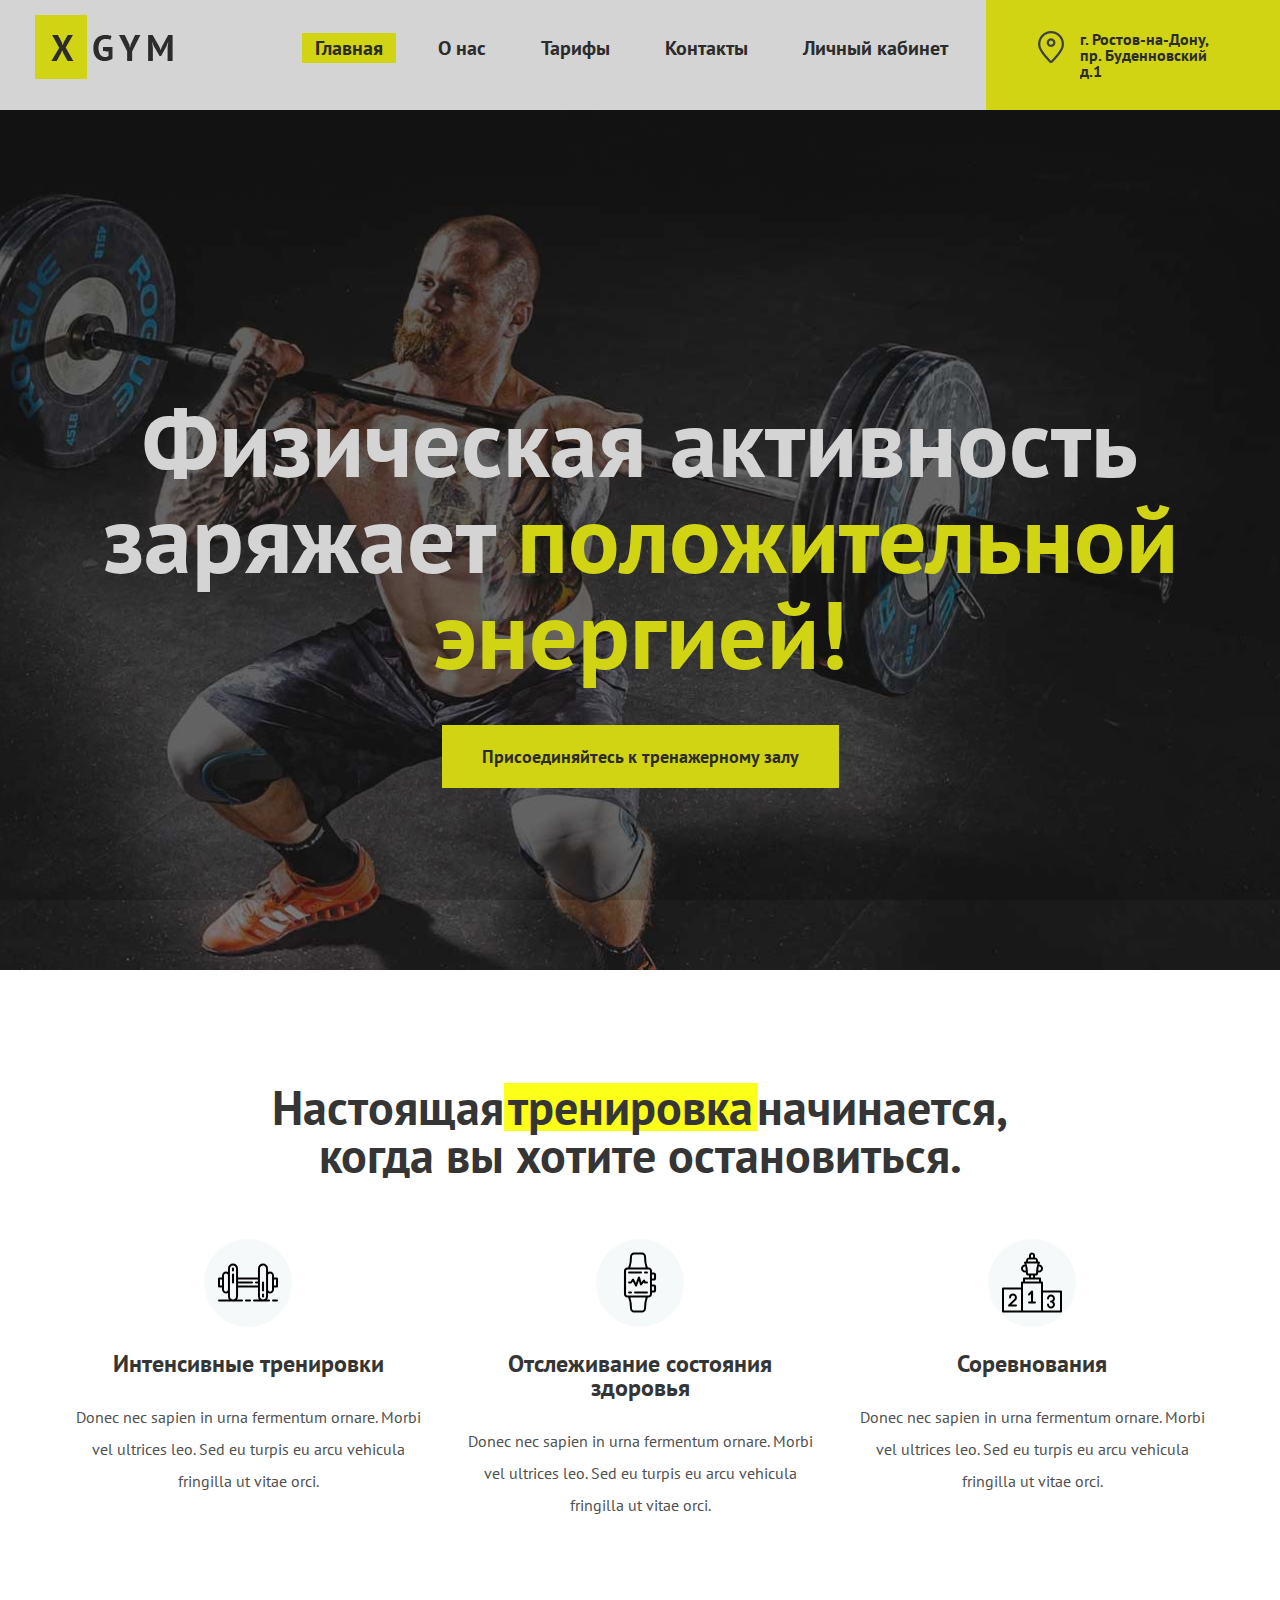
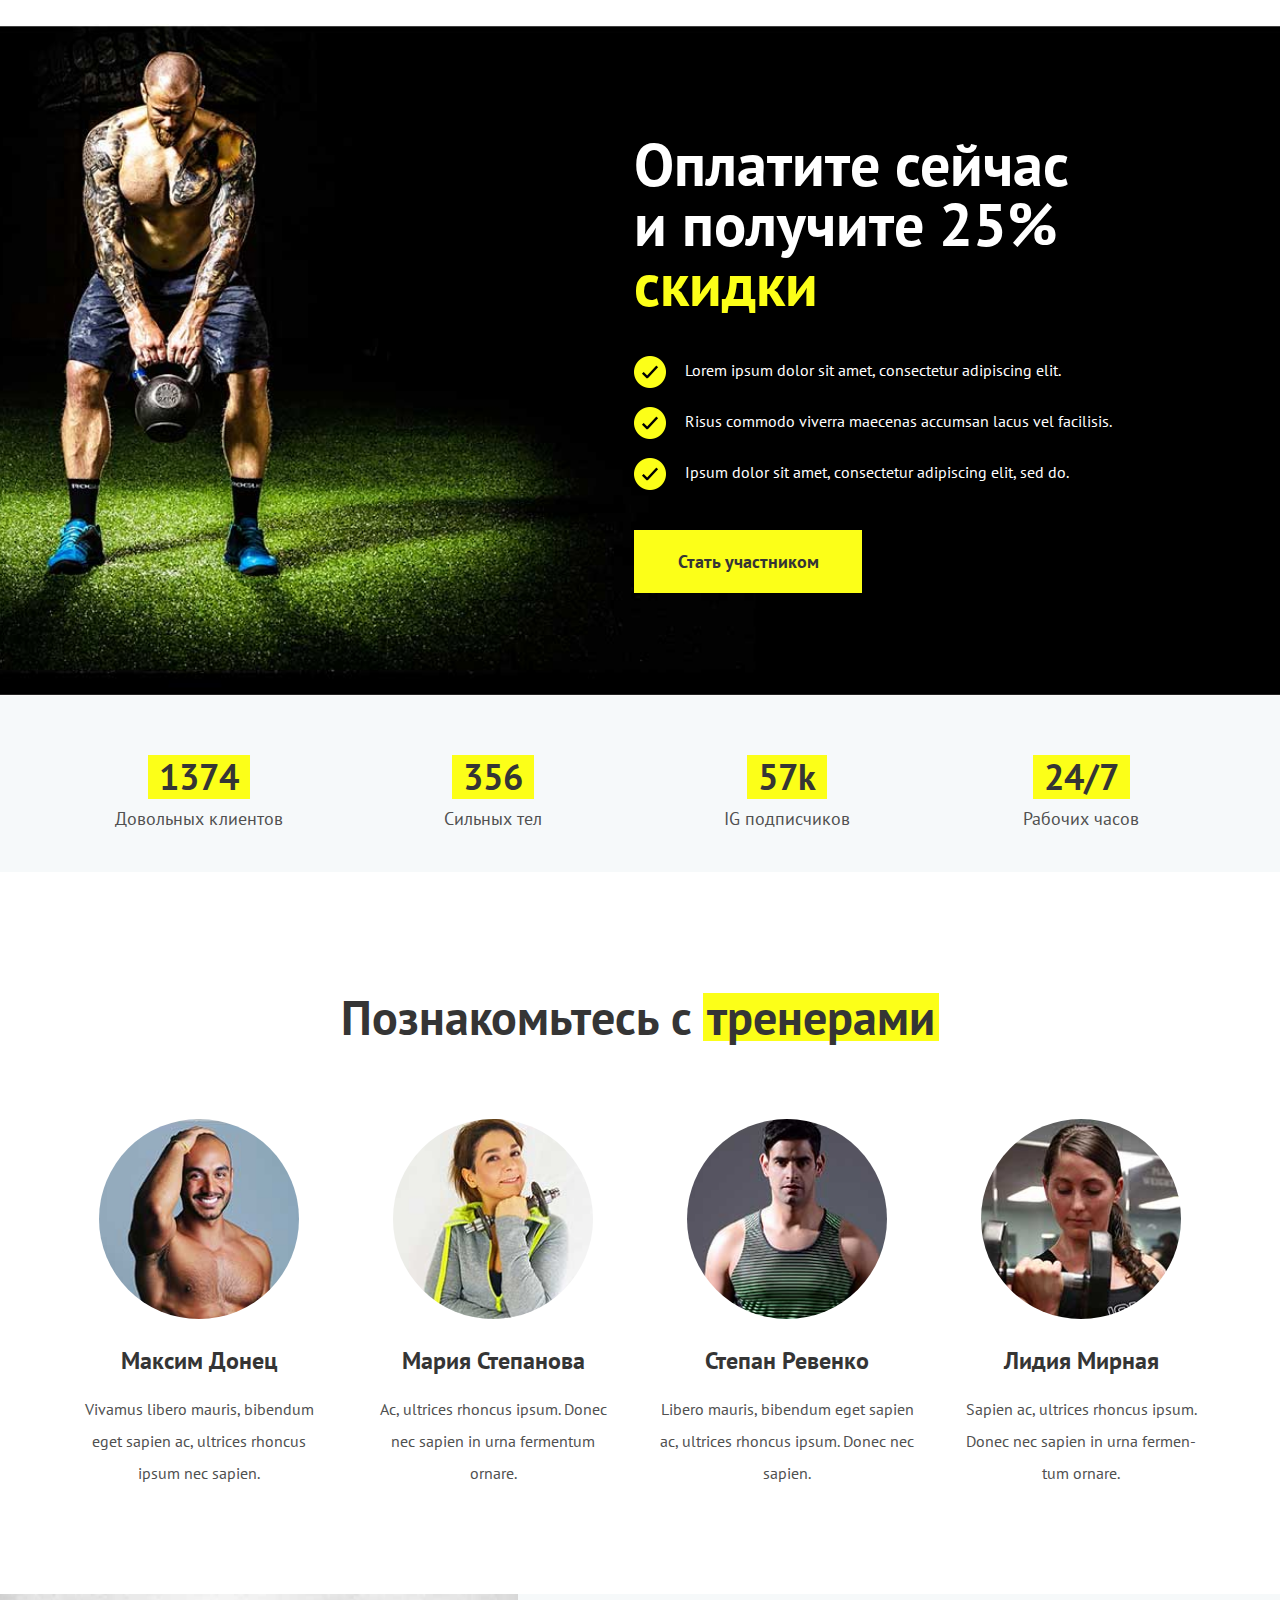
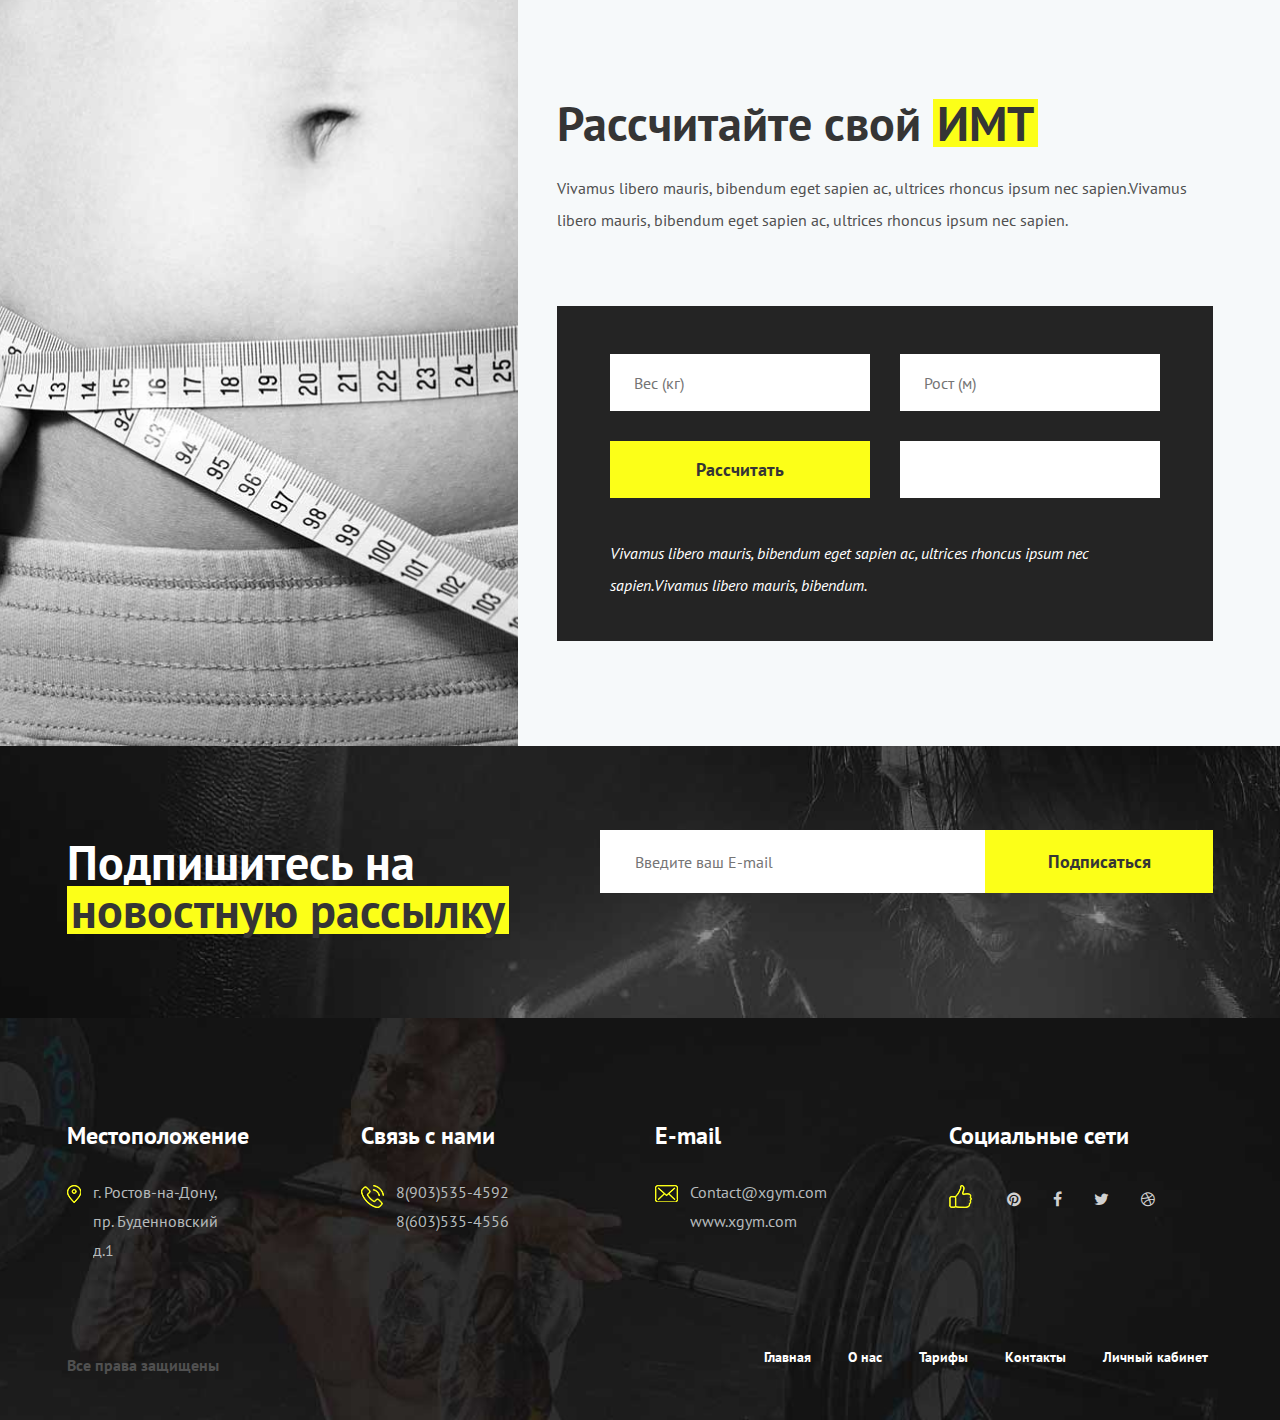
==== fitness/index.html @ 82d43c05 "Add files via upload" ====
<!DOCTYPE html>
<html lang="zxx">
<head>
	<title>X Gym - Фитнес-зал</title>
	<meta charset="UTF-8">
	<meta name="description" content="X Gym Fitness">
	<meta name="keywords" content="fitness, html">
	<meta name="viewport" content="width=device-width, initial-scale=1.0">
	
	<!-- Favicon -->
	<link href="img/favicon.ico" rel="shortcut icon"/>

	<!-- Google font -->
	<link href="https://fonts.googleapis.com/css?family=PT+Sans:400,400i,700,700i&display=swap" rel="stylesheet">

	<!-- Stylesheets -->
	<link rel="stylesheet" href="css/bootstrap.min.css"/>
	<link rel="stylesheet" href="css/font-awesome.min.css"/>
	<link rel="stylesheet" href="css/owl.carousel.min.css"/>
	<link rel="stylesheet" href="css/flaticon.css"/>
	<link rel="stylesheet" href="css/slicknav.min.css"/>

	<!-- Main Stylesheets -->
	<link rel="stylesheet" href="css/style.css"/>


	<!--[if lt IE 9]>
		<script src="https://oss.maxcdn.com/html5shiv/3.7.2/html5shiv.min.js"></script>
		<script src="https://oss.maxcdn.com/respond/1.4.2/respond.min.js"></script>
	<![endif]-->

</head>
<body>
	<!-- Page Preloder -->
	<div id="preloder">
		<div class="loader"></div>
	</div>

	<!-- Header section -->
	<header class="header-section">
		<a href="home.html" class="site-logo">
			<img src="img/logo.png" alt="">
		</a>
		<ul class="main-menu">
			<li><a class="active" href="index.html">Главная</a></li>
			<li><a href="about.html">О нас</a></li>
			<li><a href="classes.html">Тарифы</a></li>
			<li><a href="contact.html">Контакты</a></li>
			<li><a href="">Личный кабинет</a></li>
			<li class="header-right">
				<div class="hr-box">
					<img src="img/location-icon.png" alt="">
					<h6>г. Ростов-на-Дону, пр. Буденновский д.1</h6>
				</div>
			</li>
		</ul>
	</header>
	<div class="clearfix"></div>
	<!-- Header section end -->

	<!-- Hero section -->
	<section class="hero-section set-bg" data-setbg="img/hero-bg.jpg">
		<div class="container">
			<div class="hero-text">
				<h2>Физическая активность</h2>
				<h2>заряжает<span> положительной энергией!</span></h2>
				<a href="" class="site-btn">Присоединяйтесь к тренажерному залу</a>
			</div>
		</div>
	</section>
	<!-- Hero section end -->

	<!-- Feature section -->
	<section class="feature-section">
		<div class="container">
			<div class="row justify-content-md-center">
				<div class="col-lg-8">
					<div class="section-title text-center">
						<h2>Настоящая<span>тренировка</span>начинается, когда вы хотите остановиться.</h2>
					</div>
				</div>
			</div>
			<div class="row">
				<div class="col-md-4">
					<div class="icon-box-item">
						<div class="ib-icon">
							<i class="flaticon-004-dumbbell"></i>
						</div>
						<h4>Интенсивные тренировки</h4>
						<p>Donec nec sapien in urna fermentum ornare. Morbi vel ultrices leo. Sed eu turpis eu arcu vehicula fringilla ut vitae orci. </p>
					</div>
				</div>
				<div class="col-md-4">
					<div class="icon-box-item">
						<div class="ib-icon">
							<i class="flaticon-031-app-1"></i>
						</div>
						<h4>Отслеживание состояния здоровья</h4>
						<p>Donec nec sapien in urna fermentum ornare. Morbi vel ultrices leo. Sed eu turpis eu arcu vehicula fringilla ut vitae orci. </p>
					</div>
				</div>
				<div class="col-md-4">
					<div class="icon-box-item">
						<div class="ib-icon">
							<i class="flaticon-010-podium"></i>
						</div>
						<h4>Соревнования</h4>
						<p>Donec nec sapien in urna fermentum ornare. Morbi vel ultrices leo. Sed eu turpis eu arcu vehicula fringilla ut vitae orci. </p>
					</div>
				</div>
			</div>
		</div>
	</section>
	<!-- Feature section end -->

	<!-- Add section -->
	<section class="add-section set-bg" data-setbg="img/add-bg.jpg">
		<div class="container">
			<div class="row">
				<div class="col-lg-7 ml-auto">
					<div class="add-text">
						<h2>Оплатите сейчас и получите 25% <span>скидки</span></h2>
						<ul>
							<li><img src="img/check-icon.png" alt="">Lorem ipsum dolor sit amet, consectetur adipiscing elit.</li>
							<li><img src="img/check-icon.png" alt="">Risus commodo viverra maecenas accumsan lacus vel facilisis.</li>
							<li><img src="img/check-icon.png" alt="">Ipsum dolor sit amet, consectetur adipiscing elit, sed do.</li>
						</ul>
						<a href="#" class="site-btn">Стать участником</a>
					</div>
				</div>
			</div>
		</div>
	</section>
	<!-- Add section end -->

	<!-- Milestones section -->
	<section class="milestones-section">
		<div class="container">
			<div class="row">
				<div class="col-lg-3 col-sm-6">
					<div class="milestone">
						<h2>1374</h2>
						<p>Довольных клиентов</p>
					</div>
				</div>
				<div class="col-lg-3 col-sm-6">
					<div class="milestone">
						<h2>356</h2>
						<p>Сильных тел</p>
					</div>
				</div>
				<div class="col-lg-3 col-sm-6">
					<div class="milestone">
						<h2>57k</h2>
						<p>IG подписчиков</p>
					</div>
				</div>
				<div class="col-lg-3 col-sm-6">
					<div class="milestone">
						<h2>24/7</h2>
						<p>Рабочих часов</p>
					</div>
				</div>
			</div>
		</div>
	</section>
	<!-- Milestones section end -->

	<!-- Trainers section -->
	<section class="trainers-section">
		<div class="container">
			<div class="section-title text-center">
				<h2>Познакомьтесь с <span>тренерами</span></h2>
			</div>
			<div class="row">
				<div class="col-lg-3 col-sm-6">
					<div class="trainer-item">
						<div class="trainer-pic">
							<img src="img/trainers/1.jpg" alt="">
						</div>
						<h4>Максим Донец</h4>
						<p>Vivamus libero mauris, bibendum eget sapien ac, ultrices rhoncus ipsum nec sapien.</p>
					</div>
				</div>
				<div class="col-lg-3 col-sm-6">
					<div class="trainer-item">
						<div class="trainer-pic">
							<img src="img/trainers/2.jpg" alt="">
						</div>
						<h4>Мария Степанова</h4>
						<p>Ac, ultrices rhoncus ipsum. Donec nec sapien in urna fermentum ornare.</p>
					</div>
				</div>
				<div class="col-lg-3 col-sm-6">
					<div class="trainer-item">
						<div class="trainer-pic">
							<img src="img/trainers/3.jpg" alt="">
						</div>
						<h4>Степан Ревенко</h4>
						<p>Libero mauris, bibendum eget sapien ac, ultrices rhoncus ipsum. Donec nec sapien.</p>
					</div>
				</div>
				<div class="col-lg-3 col-sm-6">
					<div class="trainer-item">
						<div class="trainer-pic">
							<img src="img/trainers/4.jpg" alt="">
						</div>
						<h4>Лидия Мирная</h4>
						<p>Sapien ac, ultrices rhoncus ipsum. Donec nec sapien in urna fermen-tum ornare.</p>
					</div>
				</div>
			</div>
		</div>
	</section>
	<!-- Trainers section end -->

	<!-- BMI section -->
	<section class="bmi-section spad">
		<div class="bmi-bg set-bg" data-setbg="img/bmi-bg.jpg"></div>
		<div class="container">
			<div class="row">
				<div class="col-lg-7 ml-auto">
					<div class="section-title mb-0">
						<h2>Рассчитайте свой <span>ИМТ</span></h2>
						<p>Vivamus libero mauris, bibendum eget sapien ac, ultrices rhoncus ipsum nec sapien.Vivamus libero mauris, bibendum eget sapien ac, ultrices rhoncus ipsum nec sapien.</p>
					</div>
					<div class="bmi-calculator-warp">
						<div class="bmi-calculator">
							<div class="row">
								<div class="col-sm-6">
									<input type="text" placeholder="Вес (кг)" id="bmi-weight">
								</div>
								<div class="col-sm-6">
									<input type="text" placeholder="Рост (м)" id="bmi-hight">
								</div>
								<div class="col-sm-6">
									<button class="site-btn" id="bmi-submit">Рассчитать</button>
								</div>
								<div class="col-sm-6">
									<input type="text" id="bmi-result" readonly>
								</div>
							</div>
							<p>Vivamus libero mauris, bibendum eget sapien ac, ultrices rhoncus ipsum nec sapien.Vivamus libero mauris, bibendum.</p>
						</div>
					</div>
				</div>
			</div>
		</div>
	</section>
	<!-- BMI section end -->

	<!-- Newsletter section  -->
	<section class="newsletter-section set-bg" data-setbg="img/newsletter-bg.jpg">
		<div class="container">
			<div class="row">
				<div class="col-lg-6">
					<div class="section-title text-white mb-0">
						<h2>Подпишитесь на <span>новостную рассылку</span></h2>
					</div>
				</div>
				<div class="col-lg-6">
					<form class="newsletter-form">
						<input type="text" placeholder="Введите ваш E-mail">
						<button class="site-btn" type="submit">Подписаться</button>
					</form>
				</div>
			</div>
		</div>
	</section>
	<!-- Newsletter section end -->

	<!-- Footer section -->
	<footer class="footer-section set-bg" data-setbg="img/footer-bg.jpg">
		<div class="container">
			<div class="row">
				<div class="col-lg-3 col-sm-6">
					<div class="footer-widget">
						<h4>Местоположение</h4>
						<div class="fw-info-box">
							<img src="img/icons/1.png" alt="">
							<div class="fw-info-text">
								<p>г. Ростов-на-Дону, пр. Буденновский д.1</p>
							</div>
						</div>
					</div>
				</div>
				<div class="col-lg-3 col-sm-6">
					<div class="footer-widget">
						<h4>Связь с нами</h4>
						<div class="fw-info-box">
							<img src="img/icons/2.png" alt="">
							<div class="fw-info-text">
								<p>8(903)535-4592</p>
								<p>8(603)535-4556</p>
							</div>
						</div>
					</div>
				</div>
				<div class="col-lg-3 col-sm-6">
					<div class="footer-widget">
						<h4>E-mail</h4>
						<div class="fw-info-box">
							<img src="img/icons/3.png" alt="">
							<div class="fw-info-text">
								<p>Contact@xgym.com</p>
								<p>www.xgym.com</p>
							</div>
						</div>
					</div>
				</div>
				<div class="col-lg-3 col-sm-6">
					<div class="footer-widget">
						<h4>Социальные сети</h4>
						<div class="fw-info-box">
							<img src="img/icons/4.png" alt="">
							<div class="social-links">
								<a href="#"><i class="fa fa-pinterest"></i></a>
								<a href="#"><i class="fa fa-facebook"></i></a>
								<a href="#"><i class="fa fa-twitter"></i></a>
								<a href="#"><i class="fa fa-dribbble"></i></a>
							</div>
						</div>
					</div>
				</div>
			</div>
			<div class="row">
				<div class="col-md-6 order-2 order-md-1">
					<div class="copyright"><p>Все права защищены</p></div>
				</div>
				<div class="col-md-6 order-1 order-md-2">
					<ul class="footer-menu">
						<li><a href="">Главная</a></li>
						<li><a href="">О нас</a></li>
						<li><a href="">Тарифы</a></li>
						<li><a href="">Контакты</a></li>
						<li><a href="">Личный кабинет</a></li>
					</ul>
				</div>
			</div>
		</div>
	</footer>
	<!-- Footer section end -->
									
	<!--====== Javascripts & Jquery ======-->
	<script src="js/jquery-3.2.1.min.js"></script>
	<script src="js/bootstrap.min.js"></script>
	<script src="js/jquery.slicknav.js"></script>
	<script src="js/owl.carousel.min.js"></script>
	<script src="js/circle-progress.min.js"></script>
	<script src="js/main.js"></script>

	</body>
</html>
---- fitness/css/flaticon.css ----
/*
  	Flaticon icon font: Flaticon
  	Creation date: 15/05/2018 08:27
  	*/

@font-face {
  font-family: "Flaticon";
  src: url("../icon-fonts/Flaticon.eot");
  src: url("../icon-fonts/Flaticon.eot?#iefix") format("embedded-opentype"),
       url("../icon-fonts/Flaticon.woff") format("woff"),
       url("../icon-fonts/Flaticon.ttf") format("truetype"),
       url("../icon-fonts/Flaticon.svg#Flaticon") format("svg");
  font-weight: normal;
  font-style: normal;
}

@media screen and (-webkit-min-device-pixel-ratio:0) {
  @font-face {
    font-family: "Flaticon";
    src: url("../icon-fonts/Flaticon.svg#Flaticon") format("svg");
  }
}

[class^="flaticon-"]:before, [class*=" flaticon-"]:before,
[class^="flaticon-"]:after, [class*=" flaticon-"]:after {   
  font-family: Flaticon;
  font-style: normal;
}

.flaticon-001-trophy-1:before { content: "\f100"; }
.flaticon-002-bowling:before { content: "\f101"; }
.flaticon-003-tshirt:before { content: "\f102"; }
.flaticon-004-dumbbell:before { content: "\f103"; }
.flaticon-005-pedal:before { content: "\f104"; }
.flaticon-006-basketball-ball:before { content: "\f105"; }
.flaticon-007-badminton:before { content: "\f106"; }
.flaticon-008-tactics-2:before { content: "\f107"; }
.flaticon-009-medal:before { content: "\f108"; }
.flaticon-010-podium:before { content: "\f109"; }
.flaticon-011-trophy:before { content: "\f10a"; }
.flaticon-012-soccer-1:before { content: "\f10b"; }
.flaticon-013-tactics-1:before { content: "\f10c"; }
.flaticon-014-tactics:before { content: "\f10d"; }
.flaticon-015-gym-bag:before { content: "\f10e"; }
.flaticon-016-diploma:before { content: "\f10f"; }
.flaticon-017-weightlifting-1:before { content: "\f110"; }
.flaticon-018-weight-1:before { content: "\f111"; }
.flaticon-019-heart:before { content: "\f112"; }
.flaticon-020-rugby-pitch:before { content: "\f113"; }
.flaticon-021-soccer-field:before { content: "\f114"; }
.flaticon-022-basketball-1:before { content: "\f115"; }
.flaticon-023-ice-hockey:before { content: "\f116"; }
.flaticon-024-water:before { content: "\f117"; }
.flaticon-025-american-football:before { content: "\f118"; }
.flaticon-026-curling:before { content: "\f119"; }
.flaticon-027-puck:before { content: "\f11a"; }
.flaticon-028-saddle:before { content: "\f11b"; }
.flaticon-029-golf:before { content: "\f11c"; }
.flaticon-030-pool-1:before { content: "\f11d"; }
.flaticon-031-app-1:before { content: "\f11e"; }
.flaticon-032-app:before { content: "\f11f"; }
.flaticon-033-pump:before { content: "\f120"; }
.flaticon-034-ipod:before { content: "\f121"; }
.flaticon-035-backpack-2:before { content: "\f122"; }
.flaticon-036-backpack-1:before { content: "\f123"; }
.flaticon-037-backpack:before { content: "\f124"; }
.flaticon-038-vitamins:before { content: "\f125"; }
.flaticon-039-punching-ball:before { content: "\f126"; }
.flaticon-040-weight:before { content: "\f127"; }
.flaticon-041-tennis-ball:before { content: "\f128"; }
.flaticon-042-soccer:before { content: "\f129"; }
.flaticon-043-muscles:before { content: "\f12a"; }
.flaticon-044-fitness-1:before { content: "\f12b"; }
.flaticon-045-fitness:before { content: "\f12c"; }
.flaticon-046-stopwatch-1:before { content: "\f12d"; }
.flaticon-047-stopwatch:before { content: "\f12e"; }
.flaticon-048-pool:before { content: "\f12f"; }
.flaticon-049-basketball:before { content: "\f130"; }
.flaticon-050-weightlifting:before { content: "\f131"; }
---- fitness/css/style.css ----
/* =================================
------------------------------------
  X Gym - Fitness HTML Template
  Version: 1.0
 ------------------------------------
 ====================================*/

 
/*----------------------------------------*/
/* Template default CSS
/*----------------------------------------*/

html,
body {
	height: 100%;
	font-family: "PT Sans", sans-serif;
	-webkit-font-smoothing: antialiased;
	font-smoothing: antialiased;
}

h1,
h2,
h3,
h4,
h5,
h6 {
	margin: 0;
	color: #353535;
	font-weight: 700;
	line-height: 1;
}

h1 {
	font-size: 70px;
}

h2 {
	font-size: 36px;
}

h3 {
	font-size: 30px;
}

h4 {
	font-size: 24px;
}

h5 {
	font-size: 18px;
}

h6 {
	font-size: 16px;
}

p {
	font-size: 16px;
	color: #505050;
	line-height: 2;
}

img {
	max-width: 100%;
}

input:focus,
select:focus,
button:focus,
textarea:focus {
	outline: none;
}

a:hover,
a:focus {
	text-decoration: none;
	outline: none;
}

ul,
ol {
	padding: 0;
	margin: 0;
}

/*---------------------
Helper CSS
 -----------------------*/

.section-title {
	margin-bottom: 60px;
}

.section-title h2 {
	font-size: 48px;
	line-height: 1;
}

.section-title h2 span {
	background: #fcff18;
	display: inline-block;
	padding: 0 4px;
}

.section-title p {
	padding-top: 25px;
}

.section-title.text-white span {
	color: #353535;
}

.set-bg {
	background-repeat: no-repeat;
	background-size: cover;
	background-position: top center;
}

.spad {
	padding-top: 105px;
	padding-bottom: 105px;
}

.text-white h1,
.text-white h2,
.text-white h3,
.text-white h4,
.text-white h5,
.text-white h6,
.text-white p,
.text-white span,
.text-white li,
.text-white a {
	color: #fff;
}

/*---------------------
Commom elements
 -----------------------*/

.elements-section {
	padding: 121px 0 80px;
}

.element {
	margin-bottom: 70px;
}

.element:last-child {
	margin-bottom: 0;
}

.element .el-title {
	margin-bottom: 75px;
}

/* buttons */

.site-btn {
	display: inline-block;
	border: none;
	font-size: 18px;
	font-weight: 700;
	min-width: 228px;
	padding: 20px 40px;
	background: #fcff18;
	color: #353535;
	line-height: normal;
	cursor: pointer;
	text-align: center;
}

.site-btn:hover {
	color: #353535;
}

.site-btn.sb-dark {
	background: #242424;
	color: #fcff18;
}

.site-btn.sb-dark:hover {
	color: #fcff18;
}

.site-btn.sb-line {
	background: transparent;
	border: 2px solid #242424;
	padding: 18px 40px;
	color: #242424;
}

.site-btn.sb-line:hover {
	color: #242424;
}

/* Preloder */

#preloder {
	position: fixed;
	width: 100%;
	height: 100%;
	top: 0;
	left: 0;
	z-index: 999999;
	background: #000;
}

.loader {
	width: 40px;
	height: 40px;
	position: absolute;
	top: 50%;
	left: 50%;
	margin-top: -13px;
	margin-left: -13px;
	border-radius: 60px;
	animation: loader 0.8s linear infinite;
	-webkit-animation: loader 0.8s linear infinite;
}

@keyframes loader {
	0% {
		-webkit-transform: rotate(0deg);
		transform: rotate(0deg);
		border: 4px solid #f44336;
		border-left-color: transparent;
	}
	50% {
		-webkit-transform: rotate(180deg);
		transform: rotate(180deg);
		border: 4px solid #673ab7;
		border-left-color: transparent;
	}
	100% {
		-webkit-transform: rotate(360deg);
		transform: rotate(360deg);
		border: 4px solid #f44336;
		border-left-color: transparent;
	}
}

@-webkit-keyframes loader {
	0% {
		-webkit-transform: rotate(0deg);
		border: 4px solid #f44336;
		border-left-color: transparent;
	}
	50% {
		-webkit-transform: rotate(180deg);
		border: 4px solid #673ab7;
		border-left-color: transparent;
	}
	100% {
		-webkit-transform: rotate(360deg);
		border: 4px solid #f44336;
		border-left-color: transparent;
	}
}

/* Accordion */

.accordion-area .panel {
	margin-bottom: 18px;
}

.accordion-area .panel-link:after {
	content: "+";
	position: absolute;
	font-size: 18px;
	font-weight: 700;
	right: 25px;
	top: 50%;
	color: #242424;
	line-height: 18px;
	margin-top: -9px;
	margin-left: -4px;
}

.accordion-area .panel-header .panel-link.active {
	background: #242424;
	color: #fcff18;
}

.accordion-area .panel-header .panel-link.collapsed {
	background: #fcff18;
	color: #242424;
}

.accordion-area .panel-header .panel-link.collapsed:after {
	content: "+";
	color: #242424;
}

.accordion-area .panel-link.active:after {
	content: "-";
	margin-top: -10px;
	color: #fcff18;
}

.accordion-area .panel-link {
	text-align: left;
	border: none;
	position: relative;
	width: 100%;
	padding: 18px 40px;
	padding-left: 30px;
	font-size: 18px;
	font-weight: 700;
	background: #fcff18;
	color: #242424;
	cursor: pointer;
}

.accordion-area .panel-body {
	padding-right: 16px;
}

.accordion-area .panel-body p {
	margin-bottom: 0;
	padding-top: 24px;
}

/* tab */

.tab-element .nav-tabs {
	border-bottom: none;
}

.tab-element .nav-tabs .nav-link {
	border-radius: 0;
	font-size: 18px;
	font-weight: 700;
	color: #1f1f1f;
	border: none;
	padding: 18px 30px;
	margin-right: 9px;
	background: #fcff18;
	margin-bottom: 10px;
}

.tab-element .nav-tabs .nav-item:last-child .nav-link {
	margin-right: 0;
}

.tab-element .nav-tabs .nav-link.active {
	background: #000;
	color: #fff;
}

.tab-element .nav-tabs .nav-link:focus,
.tab-element .nav-tabs .nav-link:hover {
	border: none;
}

.tab-element .tab-pane {
	padding-right: 16px;
}

.tab-element .tab-pane p {
	padding-top: 20px;
}

/* Circle progress */

.circle-progress {
	text-align: center;
	display: block;
	position: relative;
	margin-bottom: 30px;
}

.circle-progress canvas {
	-webkit-transform: rotate(90deg);
	transform: rotate(90deg);
}

.circle-progress .progress-info {
	position: absolute;
	width: 100%;
	top: 50%;
	margin-top: -32px;
}

.circle-progress .progress-info h2 {
	font-size: 36px;
	margin-bottom: 9px;
}

.circle-progress .progress-info p {
	font-size: 18px;
	margin-bottom: 0;
	line-height: normal;
}

/* Icon Box*/

.icon-box-item {
	text-align: center;
	margin-bottom: 40px;
}

.icon-box-item .ib-icon {
	width: 88px;
	height: 88px;
	border-radius: 50%;
	color: #000000;
	font-size: 60px;
	display: -webkit-box;
	display: -ms-flexbox;
	display: flex;
	-webkit-box-align: center;
	-ms-flex-align: center;
	align-items: center;
	-webkit-box-pack: center;
	-ms-flex-pack: center;
	justify-content: center;
	background: #f6f9fa;
	margin: 0 auto 25px;
	-webkit-transition: 0.4s;
	transition: 0.4s;
}

.icon-box-item h4 {
	margin-bottom: 25px;
}

.icon-box-item p {
	margin-bottom: 0;
}

.icon-box-item:hover .ib-icon {
	background: #fcff18;
}

/*------------------
Header section
 ---------------------*/

.site-logo {
	display: inline-block;
	padding: 15px 35px;
}

.main-menu {
	list-style: none;
	float: right;
}

.main-menu li {
	display: inline-block;
	padding-top: 33px;
}

.main-menu li a {
	font-size: 20px;
	font-weight: 700;
	color: #353535;
	margin-right: 25px;
	padding: 2px 13px;
	-webkit-transition: all 0.3s;
	transition: all 0.3s;
}

.main-menu li a.active,
.main-menu li a:hover {
	background: #fcff18;
}

.header-right {
	float: right;
	padding-top: 0 !important;
}

.header-right .hr-box {
	width: 294px;
	padding: 31px 52px;
	background: #fcff18;
}

.header-right .hr-box img {
	float: left;
	margin-right: 16px;
}

.header-right .hr-box h6 {
	overflow: hidden;
}

.slicknav_menu {
	display: none;
}

/* ----------------
Hero section
 ---------------------*/

.hero-section {
	height: 860px;
	display: -webkit-box;
	display: -ms-flexbox;
	display: flex;
	-webkit-box-align: center;
	-ms-flex-align: center;
	align-items: center;
	-webkit-box-pack: center;
	-ms-flex-pack: center;
	justify-content: center;
	text-align: center;
}

.hero-text {
	padding-top: 100px;
}

.hero-text h2 {
	font-size: 96px;
	color: #fff;
	line-height: 1;
}

.hero-text h2 span {
	color: #fcff18;
}

.hero-text .site-btn {
	margin-top: 44px;
}

/* ----------------
Feature section
 ---------------------*/

.feature-section {
	padding-top: 113px;
	padding-bottom: 63px;
}

/* ----------------
Add section
 ---------------------*/

.add-section {
	padding: 110px 0 103px;
}

.add-text {
	padding-left: 77px;
}

.add-text h2 {
	font-size: 60px;
	margin-bottom: 42px;
	color: #fff;
	margin-right: 116px;
}

.add-text h2 span {
	color: #fcff18;
}

.add-text ul {
	list-style: none;
	margin-bottom: 40px;
}

.add-text ul li {
	margin-bottom: 19px;
	color: #fff;
}

.add-text ul li img {
	margin-right: 19px;
}

/* ----------------
Milestones section
 ---------------------*/

.milestones-section {
	background: #f6f9fa;
	padding: 59px 0 5px;
}

.milestone {
	text-align: center;
	margin-bottom: 30px;
}

.milestone h2 {
	display: inline-block;
	background: #fcff18;
	padding: 4px 11px;
	margin-bottom: 2px;
}

.milestone p {
	margin-bottom: 0;
	font-size: 18px;
}

/* ----------------
Trainers section
 ---------------------*/

.trainers-section {
	padding: 121px 0 75px;
}

.trainers-section .section-title {
	margin-bottom: 78px;
}

.trainer-item {
	text-align: center;
	padding: 0 5px;
	margin-bottom: 30px;
}

.trainer-item .trainer-pic {
	width: 200px;
	height: 200px;
	border-radius: 50%;
	margin: 0 auto 30px;
	overflow: hidden;
}

.trainer-item .trainer-pic img {
	max-width: 100%;
}

.trainer-item h4 {
	margin-bottom: 20px;
}

.trainer-item p {
	margin-bottom: 0;
}

/* ----------------
BMI section
 ---------------------*/

.bmi-section {
	background: #f6f9fa;
	position: relative;
}

.bmi-bg {
	position: absolute;
	height: 100%;
	width: 40.5%;
	left: 0;
	top: 0;
}

.bmi-calculator-warp {
	background: #242424;
	padding: 48px 53px 40px;
	margin-top: 70px;
}

.bmi-calculator input {
	font-size: 16px;
	color: #505050;
}

.bmi-calculator input,
.bmi-calculator .site-btn {
	width: 100%;
	height: 57px;
	margin-bottom: 30px;
	padding: 0 24px;
	border: none;
	min-width: 100%;
}

.bmi-calculator p {
	color: #fff;
	font-style: italic;
	margin-bottom: 0;
	padding-top: 9px;
}

/* ----------------
Newsletter section
 ---------------------*/

.newsletter-section {
	padding: 84px 0;
}

.newsletter-section .section-title {
	padding-top: 8px;
}

.newsletter-form {
	margin-left: -55px;
}

.newsletter-form input {
	width: calc(100% - 228px);
	height: 63px;
	padding: 10px 35px;
	float: left;
	border: none;
}

/* ----------------
Footer section
 ---------------------*/

.footer-section {
	padding-top: 106px;
	padding-bottom: 23px;
}

.footer-widget {
	margin-bottom: 50px;
}

.footer-widget h4 {
	color: #fff;
	margin-bottom: 30px;
}

.footer-widget .fw-info-box img {
	float: left;
	margin-right: 12px;
	padding-top: 7px;
}

.footer-widget .fw-info-box p {
	color: #b5babc;
	line-height: 1.8;
	margin-bottom: 0;
}

.footer-widget .fw-info-box .fw-info-text {
	max-width: 145px;
	overflow: hidden;
}

.footer-widget .social-links a {
	display: inline-block;
	padding: 9px 5px;
	color: #d1d1d1;
	margin-left: 18px;
}

.copyright {
	font-size: 13px;
	font-weight: 700;
	color: #fff;
	padding-top: 35px;
}

.copyright a {
	color: #fff;
}

.copyright a:hover {
	color: #fcff18;
}

.footer-menu {
	list-style: none;
	text-align: right;
	padding-top: 30px;
}

.footer-menu li {
	display: inline-block;
}

.footer-menu li a {
	color: #fff;
	font-size: 14px;
	font-weight: 700;
	padding: 5px;
	margin-left: 23px;
}

/* --------------
==================
Other Pages
==================
-----------------*/

.page-top-section {
	height: 272px;
	text-align: center;
	padding-top: 95px;
}

.page-top-section h2 {
	display: inline-block;
	position: relative;
	font-size: 72px;
	color: #fff;
	padding-bottom: 17px;
}

.page-top-section h2:after {
	position: absolute;
	content: "";
	width: 100%;
	height: 6px;
	bottom: 0;
	left: 0;
	background: #fcff18;
}

/* ----------------
About Page
 ---------------------*/

.about-section {
	padding: 121px 0 118px;
}

.about-text {
	padding-right: 13px;
	margin-bottom: 50px;
}

.about-img {
	position: relative;
}

.about-img img {
	position: absolute;
	left: 60px;
	top: -58px;
}

.achievement-section {
	padding: 150px 0 86px;
}

.achievement-section .circle-progress .progress-info h2 {
	color: #fcff18;
}

.achievement-section .circle-progress .progress-info p {
	color: #fff;
}

.certified-section .section-title p {
	padding-top: 50px;
}

.certified-form {
	position: relative;
	overflow: hidden;
}

.certified-form input[type=text] {
	width: 100%;
	height: 60px;
	padding: 10px 29px;
	border: none;
	background: #edf3f5;
	margin-bottom: 19px;
	font-style: italic;
	font-size: 16px;
	color: #242424;
}

.certified-form label.attach {
	display: inline-block;
	background: #242424;
	padding: 18px;
	color: #fff;
	font-size: 16px;
	font-style: italic;
	width: 166px;
	text-align: center;
	cursor: pointer;
}

.certified-form .attach-field {
	position: absolute;
	z-index: -11;
	visibility: hidden;
	opacity: 0;
	left: 0;
}

.certified-form .site-btn {
	float: right;
}

/* ----------------
Classes Page
 ---------------------*/

.service-section {
	padding: 122px 0 55px;
}

.service-section .icon-box-item {
	margin-bottom: 50px;
}

.pricing-section {
	padding: 121px 0 91px;
}

.pricing-section .section-title {
	margin-bottom: 74px;
}

.pricing-box {
	position: relative;
	border: 2px solid #ffffff;
	text-align: center;
	padding: 62px 40px 31px;
	height: 593px;
	margin-bottom: 30px;
	-webkit-transition: all 0.4s;
	transition: all 0.4s;
}

.pricing-box h2 {
	font-size: 48px;
	color: #fff;
	margin-bottom: 3px;
	-webkit-transition: all 0.4s;
	transition: all 0.4s;
}

.pricing-box p {
	font-size: 18px;
	color: #d6d6d6;
	-webkit-transition: all 0.4s;
	transition: all 0.4s;
}

.pricing-box ul {
	list-style: none;
	padding-top: 40px;
}

.pricing-box ul li {
	display: block;
	color: #d6d6d6;
	font-size: 18px;
	margin-bottom: 10px;
	-webkit-transition: all 0.4s;
	transition: all 0.4s;
}

.pricing-box ul li span {
	display: inline-block;
	width: 29px;
	height: 3px;
	margin-top: 18px;
	background: #fcff18;
	-webkit-transition: all 0.4s;
	transition: all 0.4s;
}

.pricing-box .site-btn {
	min-width: 184px;
	position: absolute;
	bottom: 31px;
	left: 50%;
	margin-left: -92px;
	-webkit-transition: all 0.4s;
	transition: all 0.4s;
}

.pricing-box:hover {
	background: #fcff18;
	border-color: #fcff18;
}

.pricing-box:hover h2,
.pricing-box:hover p,
.pricing-box:hover ul li {
	color: #242424;
}

.pricing-box:hover ul li span {
	background: #242424;
}

.pricing-box:hover .site-btn {
	color: #fff;
	background: #242424;
}

.classes-section {
	padding: 121px 0;
}

.classes-section .section-title h2 {
	line-height: 1.2;
}

.classes-section .section-title h2 span {
	line-height: 1;
}

.classes-text {
	padding-right: 20px;
}

.classes-text p {
	margin-bottom: 50px;
}

/* ----------------
Blog page
 ---------------------*/

.blog-section {
	padding: 121px 0;
}

.blog-item {
	margin-bottom: 80px;
}

.blog-item img {
	margin-bottom: 40px;
}

.blog-item h2 {
	font-size: 36px;
	margin-bottom: 10px;
}

.blog-item .blog-metas {
	margin-bottom: 20px;
}

.blog-item .blog-metas .blog-meta {
	display: inline-block;
	margin-right: 15px;
	font-size: 14px;
	color: #7b7a7a;
	margin-bottom: 5px;
}

.blog-item .blog-metas .blog-meta img {
	float: left;
	margin-right: 7px;
	padding-top: 3px;
	margin-bottom: 0;
}

.blog-item p {
	margin-bottom: 30px;
}

.blog-item .site-btn {
	min-width: 156px;
}

.site-pagination {
	display: -webkit-box;
	display: -ms-flexbox;
	display: flex;
}

.site-pagination a {
	display: -webkit-inline-box;
	display: -ms-inline-flexbox;
	display: inline-flex;
	min-width: 33px;
	height: 37px;
	text-align: center;
	font-size: 16px;
	color: #242424;
	-webkit-box-align: center;
	-ms-flex-align: center;
	align-items: center;
	-webkit-box-pack: center;
	-ms-flex-pack: center;
	justify-content: center;
	padding: 0 5px;
}

.site-pagination a.active {
	min-width: 37px;
	color: #fff;
	background: #000;
}

.widget-area {
	margin-bottom: 56px;
}

.widget-area .widget-title {
	font-size: 24px;
	margin-bottom: 35px;
}

.widget-area ul {
	list-style: none;
}

.widget-area ul li {
	display: block;
	margin-bottom: 20px;
}

.widget-area ul li a {
	font-size: 16px;
	color: #505050;
}

.widget-area ul li span {
	display: inline-block;
	float: right;
	width: 24px;
	height: 24px;
	padding-top: 2px;
	font-size: 14px;
	border-radius: 50%;
	color: #242424;
	background: #fcff18;
	text-align: center;
}

.search-widget {
	position: relative;
}

.search-widget input {
	height: 63px;
	width: 100%;
	padding: 0 33px;
	padding-right: 65px;
	background: #edf3f5;
	border: none;
}

.search-widget button {
	position: absolute;
	height: 100%;
	width: 60px;
	right: 0;
	top: 0;
	border: none;
	background: transparent;
	z-index: 1;
}

.recent-post-widget .rp-item {
	margin-bottom: 30px;
}

.recent-post-widget .rp-item:last-child {
	margin-bottom: 0;
}

.recent-post-widget .rp-item img {
	float: left;
	width: 139px;
	margin-right: 19px;
}

.recent-post-widget .rp-text p {
	font-size: 18px;
	color: #242424;
	line-height: 1.3;
	margin-top: -3px;
}

.recent-post-widget .rp-date {
	display: inline-block;
	color: #242424;
	font-size: 12px;
	padding: 5px 13px 4px 9px;
	background: #fcff18;
}

.tags-widget a {
	display: inline-block;
	font-size: 18px;
	font-weight: 700;
	color: #242424;
	margin-bottom: 15px;
	margin-right: 3px;
	background: #fcff18;
	padding: 4px 18px;
}

/* ----------------
Contact page
 ---------------------*/

.contact-section {
	padding-top: 110px;
}

.contact-title {
	margin-bottom: 76px;
}

.contact-info-warp {
	margin-bottom: 30px;
}

.contact-info-warp h4 {
	margin-bottom: 30px;
}

.contact-info-warp .contact-info img {
	float: left;
	margin-right: 12px;
	padding-top: 7px;
}

.contact-info-warp .contact-info p {
	line-height: 1.8;
	margin-bottom: 0;
}

.contact-info-warp .contact-info .cf-text {
	max-width: 145px;
	overflow: hidden;
}

.contact-form {
	margin-bottom: 84px;
}

.contact-form input[type=text],
.contact-form textarea {
	width: 100%;
	height: 60px;
	padding: 10px 29px;
	border: none;
	background: #edf3f5;
	margin-bottom: 19px;
	font-style: italic;
	font-size: 16px;
	color: #242424;
}

.contact-form textarea {
	resize: none;
	height: 164px;
	padding: 24px 29px 10px;
	margin-bottom: 30px;
}

.map {
	position: relative;
	height: 560px;
	background: #ddd;
}

.map iframe {
	position: absolute;
	width: 100%;
	height: 100%;
	left: 0;
	top: 0;
}

/* ----------------
Responsive
 ---------------------*/

@media (min-width: 1200px) {
	.container {
		max-width: 1176px;
	}
}

/* Medium screen : 992px. */

@media only screen and (min-width: 992px) and (max-width: 1199px) {
	.main-menu li a {
		margin-right: 10px;
	}
	.header-right .hr-box {
		width: 240px;
		padding: 31px 20px;
	}
	.hero-text h2 {
		font-size: 80px;
	}
	.add-text {
		padding-left: 0;
	}
	.section-title h2 {
		font-size: 43px;
	}
	.newsletter-form {
		margin-left: 0;
	}
	.footer-widget .social-links a {
		margin-left: 15px;
	}
	.add-text h2 {
		margin-right: 100px;
	}
}

/* Tablet :768px. */

@media only screen and (min-width: 768px) and (max-width: 991px) {
	.site-logo {
		max-width: 165px;
		padding: 15px 15px;
	}
	.main-menu li a {
		margin-right: 5px;
		font-size: 18px;
		padding: 5px;
	}
	.header-right .hr-box {
		width: 205px;
		padding: 31px 10px;
	}
	.hero-text h2 {
		font-size: 60px;
	}
	.bmi-bg {
		display: none;
	}
	.newsletter-section {
		text-align: center;
	}
	.newsletter-form {
		margin-top: 50px;
		margin-left: 0;
	}
	.footer-menu li a {
		margin-left: 10px;
	}
	.about-img {
		text-align: center;
		margin-bottom: 40px;
	}
	.about-img img {
		position: relative;
		left: 0;
		top: 0;
	}
	.certified-section {
		background-position: right center;
	}
	.sidebar {
		padding-top: 50px;
	}
}

/* Large Mobile :480px. */

@media only screen and (max-width: 767px) {
	.site-logo {
		padding-left: 15px;
	}
	.main-menu {
		display: none;
	}
	.slicknav_menu {
		display: block;
	}
	.slicknav_menu {
		display: block;
		background: transparent;
		padding: 0;
		margin-top: -43px;
	}
	.slicknav_nav {
		background: #353535;
	}
	.slicknav_nav ul {
		margin: 0;
	}
	.slicknav_nav .slicknav_row,
	.slicknav_nav a {
		padding: 10px 20px;
		margin: 0;
	}
	.slicknav_nav .slicknav_row.active,
	.slicknav_nav a.active {
		color: #fcff18;
	}
	.slicknav_nav a:hover {
		border-radius: 0;
	}
	.slicknav_nav .slicknav_row:hover {
		border-radius: 0;
	}
	.slicknav_btn {
		margin: 0 0 10px 0;
		position: relative;
		top: -23px;
		right: 15px;
		background: #353535;
	}
	.header-right {
		float: none;
		background: #fcff18;
		text-align: center;
	}
	.header-right .hr-box {
		padding: 20px 52px;
		margin: 0 auto;
		max-width: 294px;
		text-align: left;
	}
	.hero-section {
		height: auto;
	}
	.hero-text {
		padding-top: 200px;
		padding-bottom: 180px;
	}
	.hero-text h2 {
		font-size: 60px;
	}
	.add-text {
		padding-left: 0;
	}
	.add-text h2 {
		font-size: 55px;
	}
	.bmi-bg {
		display: none;
	}
	.bmi-calculator-warp {
		padding: 48px 20px 40px;
	}
	.newsletter-section {
		text-align: center;
	}
	.newsletter-form {
		margin-top: 50px;
		margin-left: 0;
	}
	.newsletter-form input {
		width: 100%;
		margin-bottom: 30px;
	}
	.footer-menu {
		text-align: center;
	}
	.footer-menu li a {
		margin-left: 5px;
	}
	.footer-menu li:first-child a {
		margin-left: 0;
	}
	.copyright {
		text-align: center;
		padding-top: 30px;
		padding-bottom: 15px;
	}
	.about-img {
		text-align: center;
		margin-bottom: 40px;
	}
	.about-img img {
		position: relative;
		left: 0;
		top: 0;
	}
	.certified-section {
		background-position: right center;
	}
	.certified-form .site-btn {
		float: none;
	}
	.certified-form label.attach {
		margin-right: 15px;
		margin-bottom: 10px;
	}
	.sidebar {
		padding-top: 50px;
	}
}

/* Small Mobile :320px. */

@media only screen and (max-width: 479px) {
	.section-title h2 {
		font-size: 36px;
	}
	.hero-text h2,
	.page-top-section h2 {
		font-size: 48px;
	}
	.add-text h2 {
		font-size: 36px;
		margin-right: 0;
	}
}
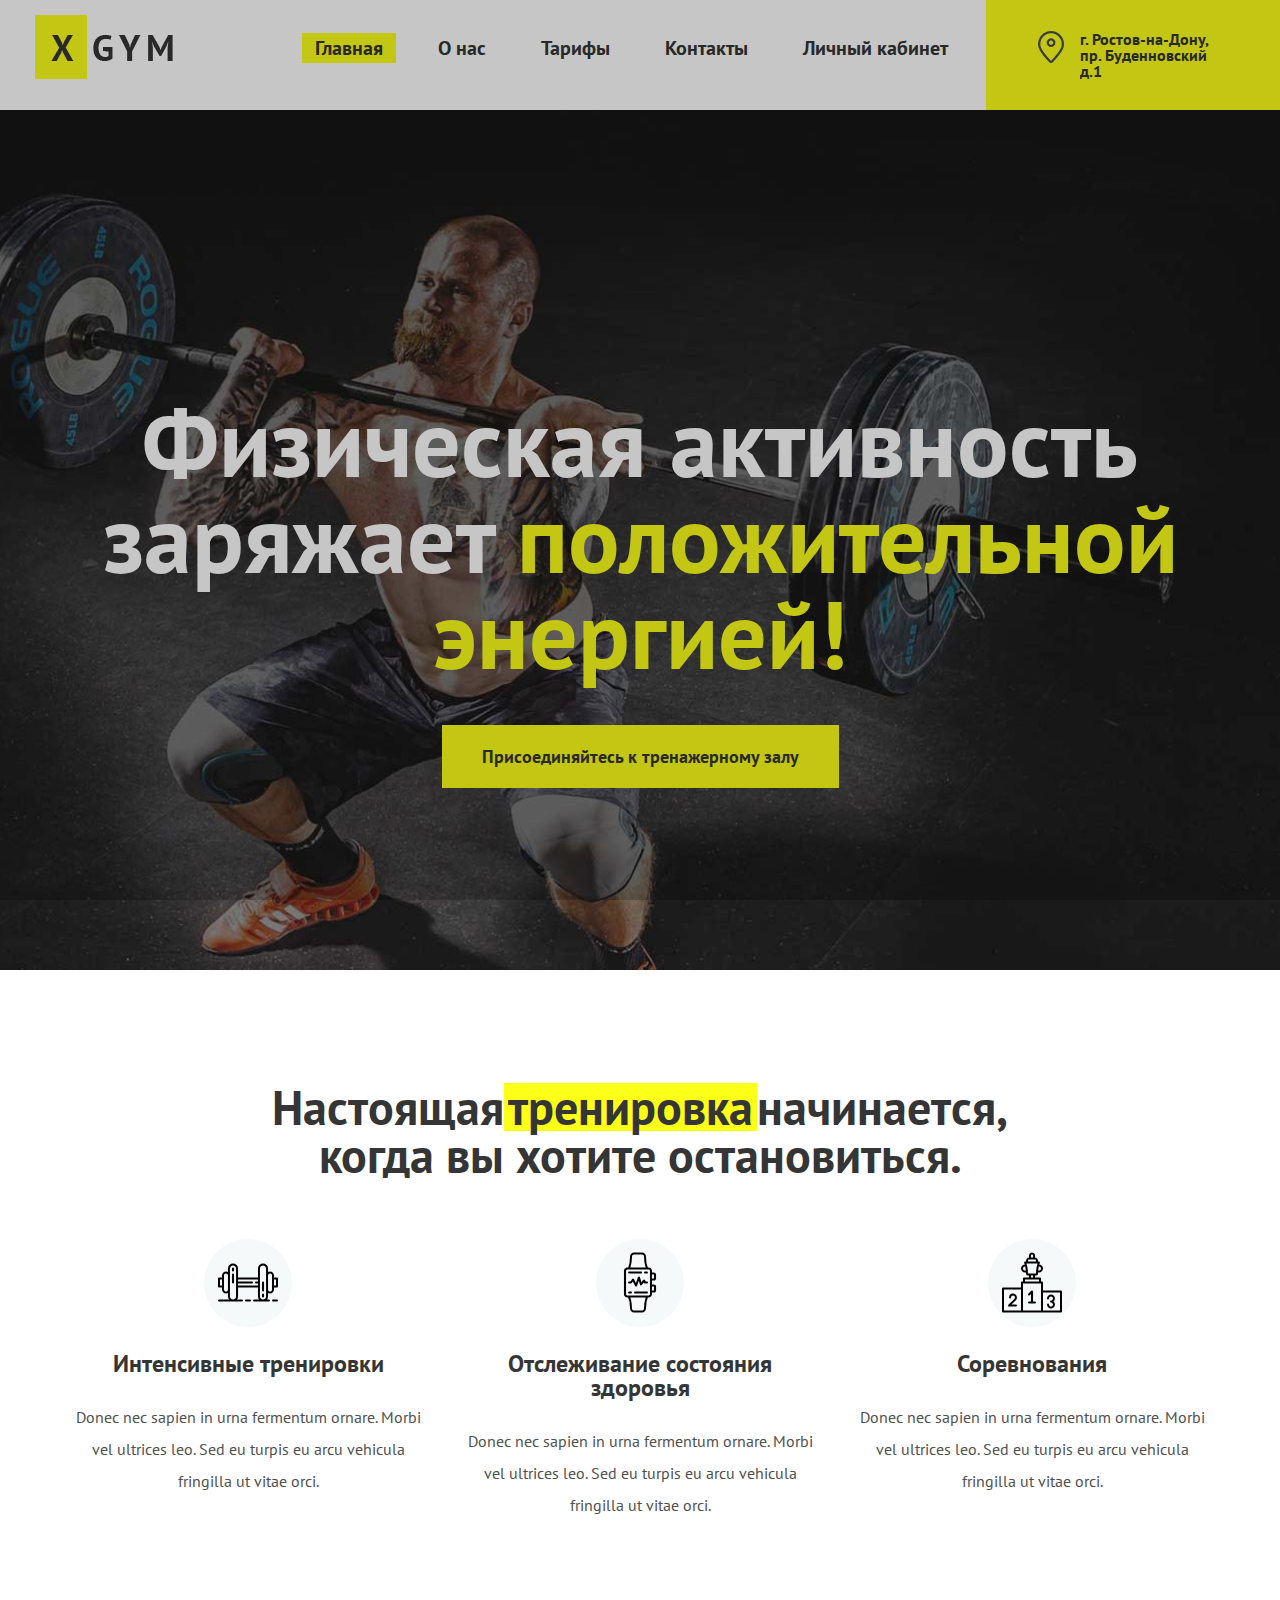
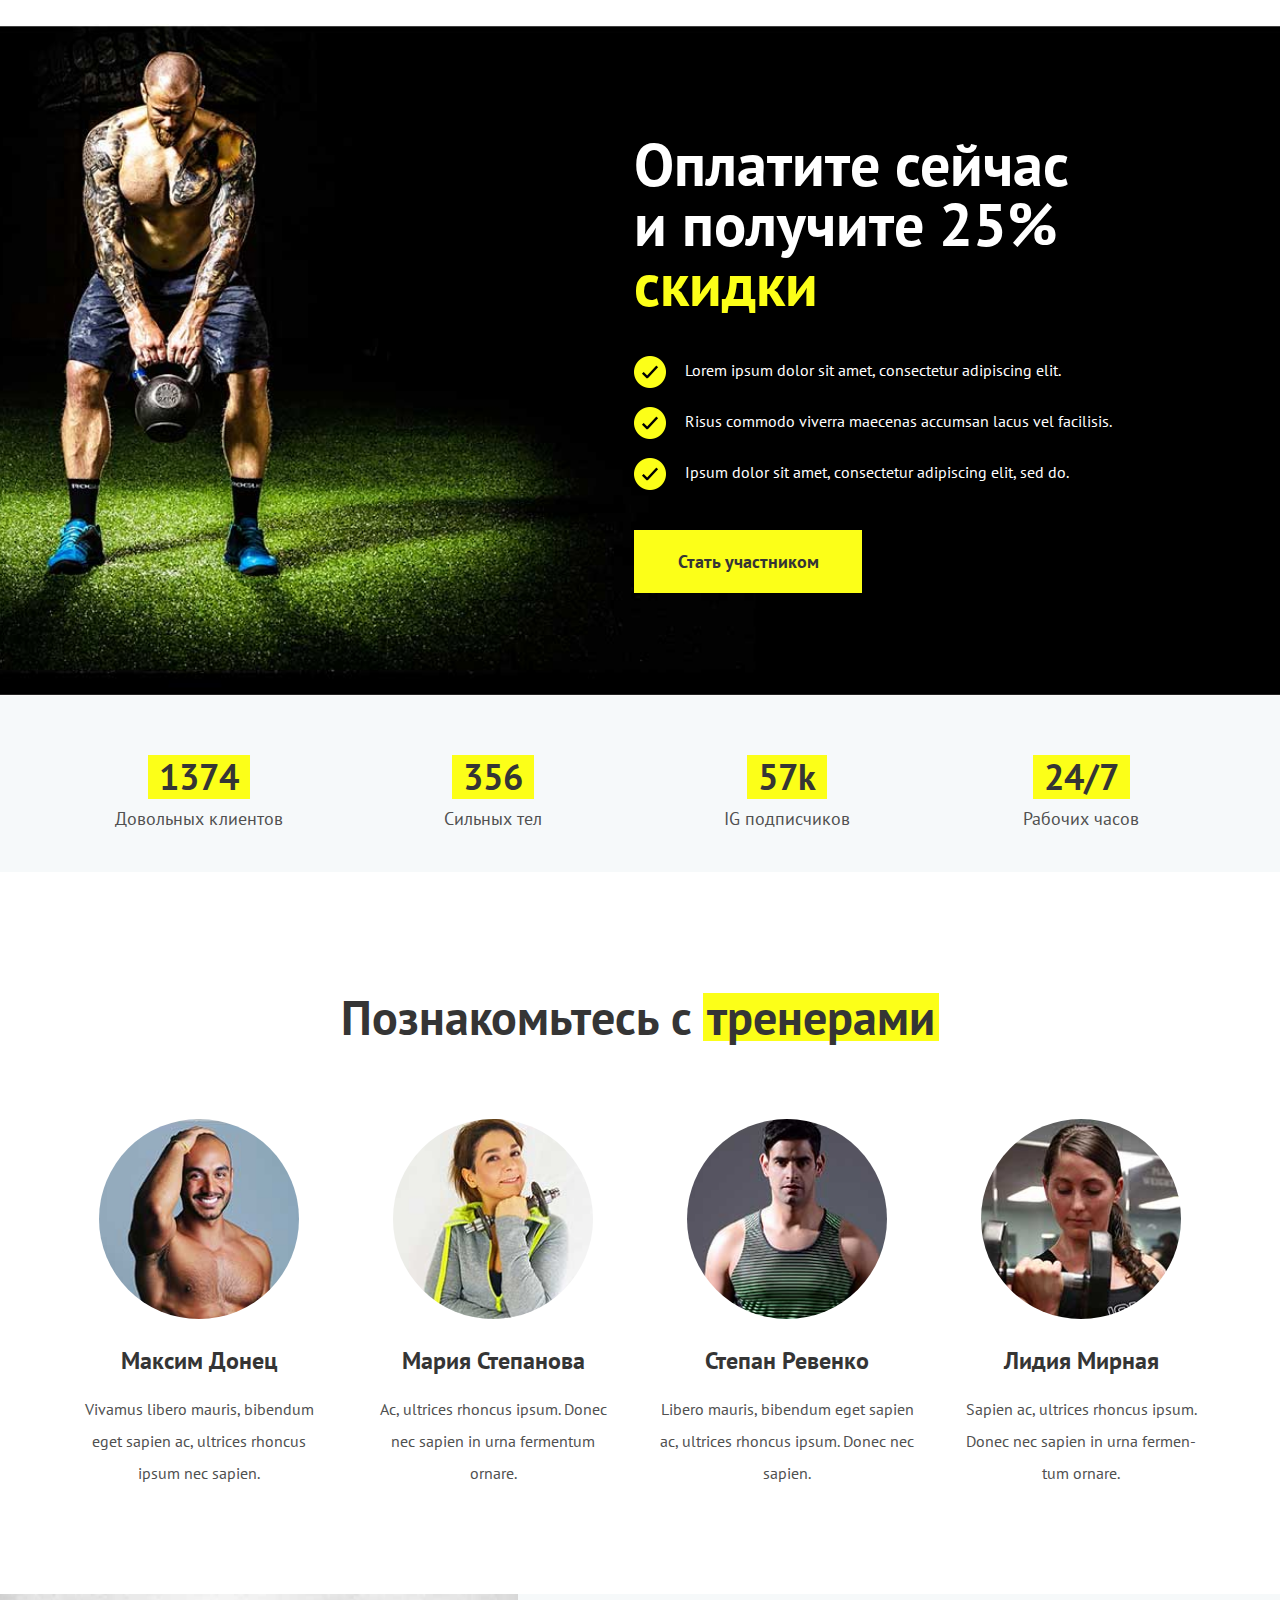
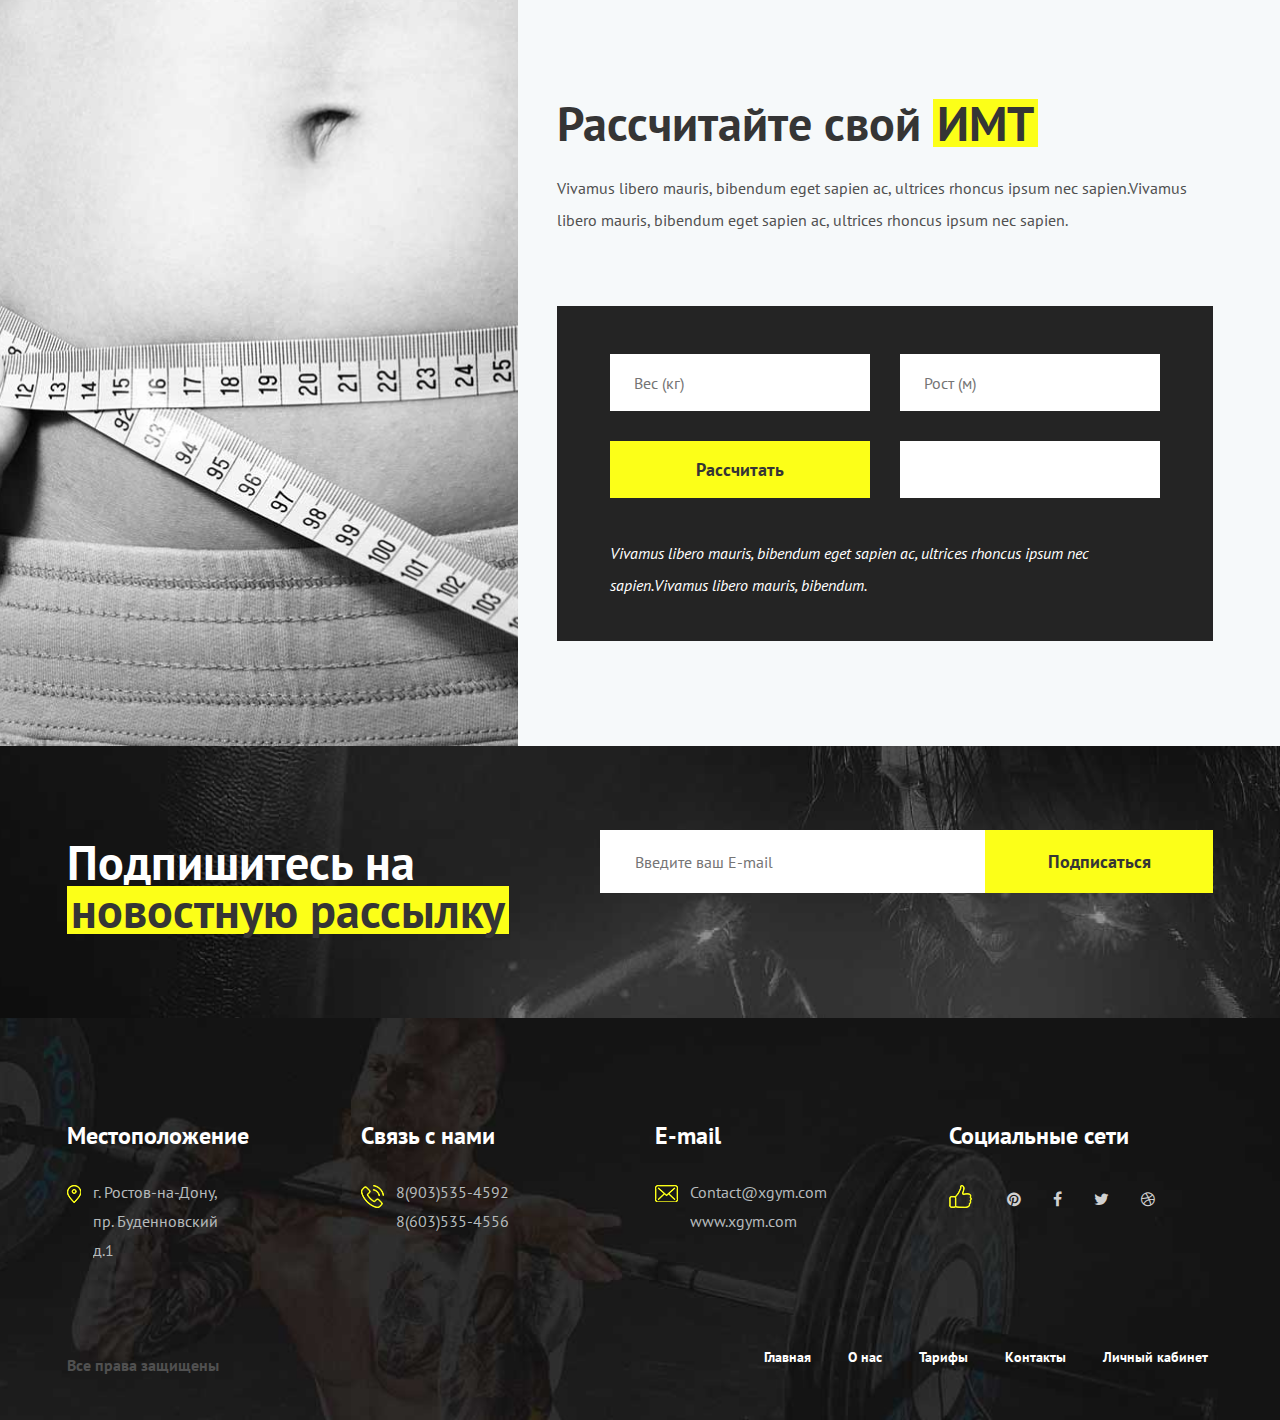
==== commit e1156d85: "Update index.html" ====
--- a/fitness/index.html
+++ b/fitness/index.html
@@ -46,7 +46,7 @@
 			<li><a href="about.html">О нас</a></li>
 			<li><a href="classes.html">Тарифы</a></li>
 			<li><a href="contact.html">Контакты</a></li>
-			<li><a href="">Личный кабинет</a></li>
+			<li><a href="auth.html">Личный кабинет</a></li>
 			<li class="header-right">
 				<div class="hr-box">
 					<img src="img/location-icon.png" alt="">
